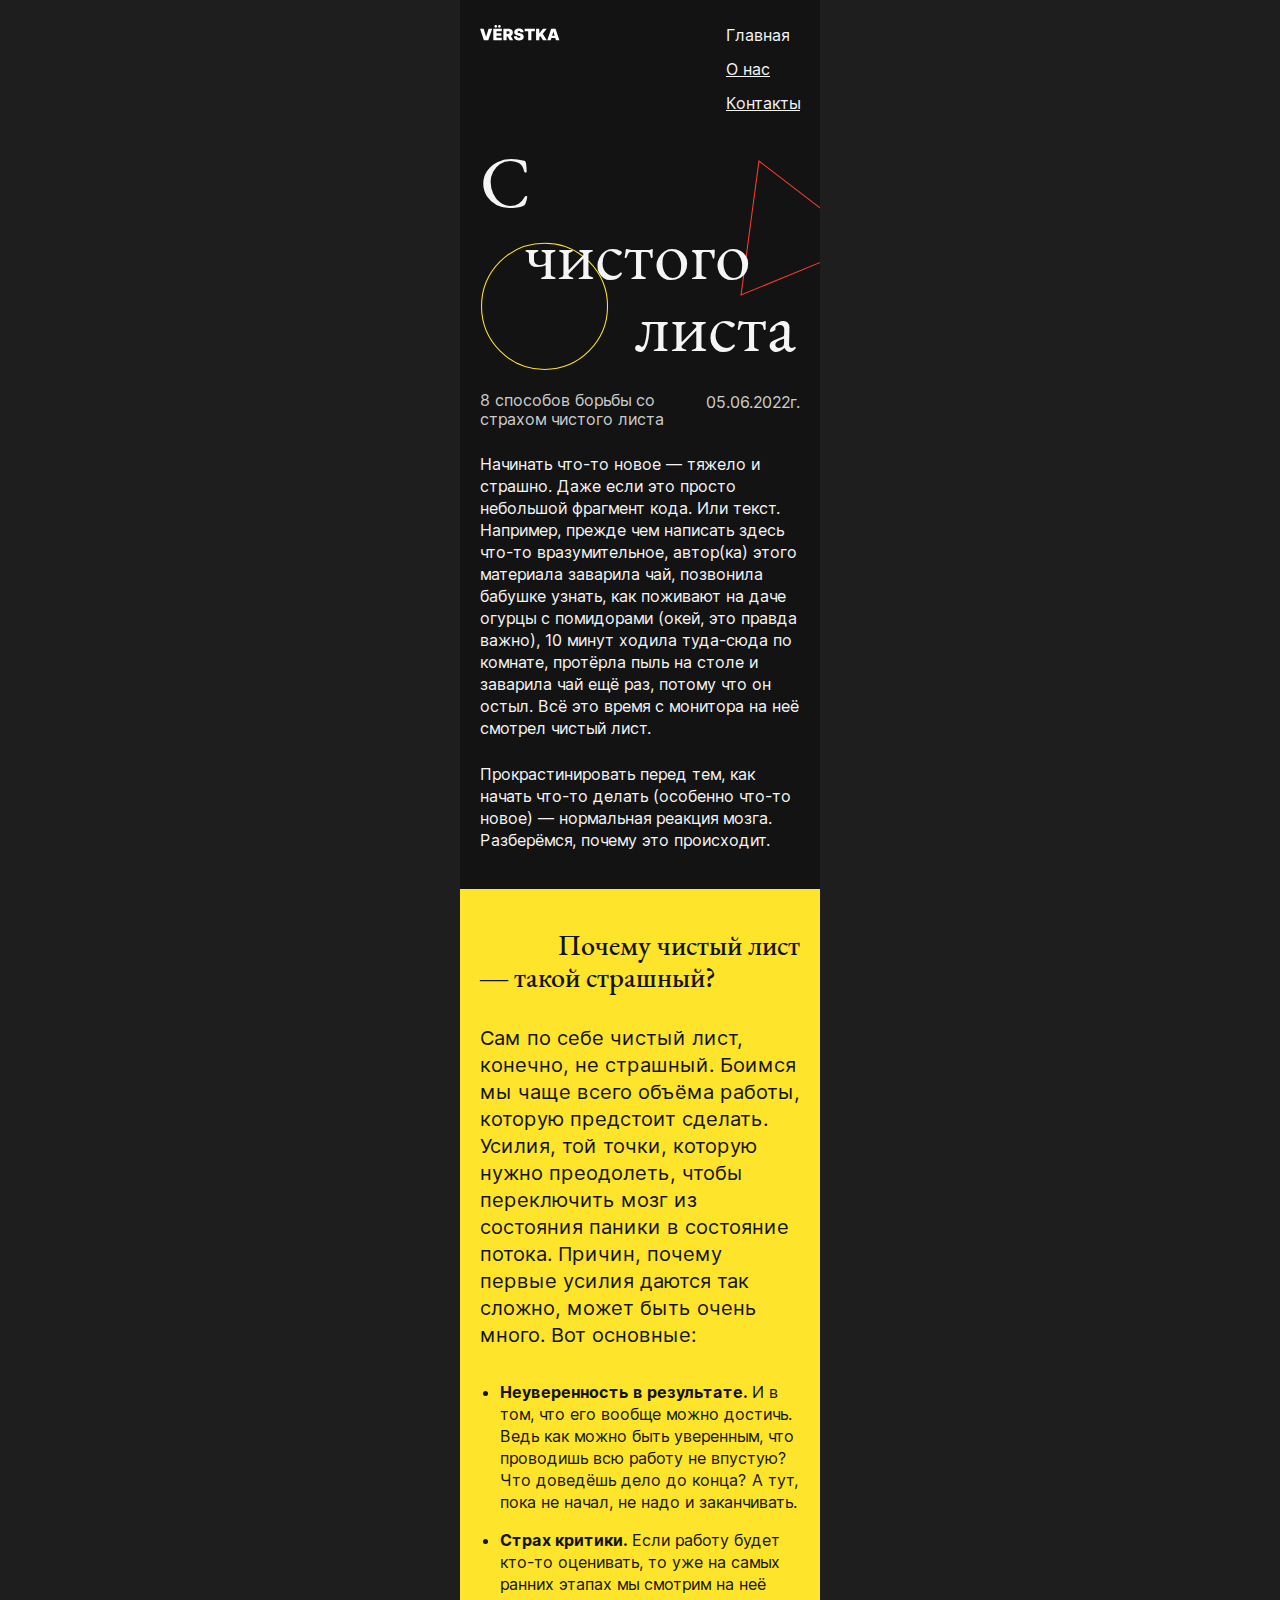
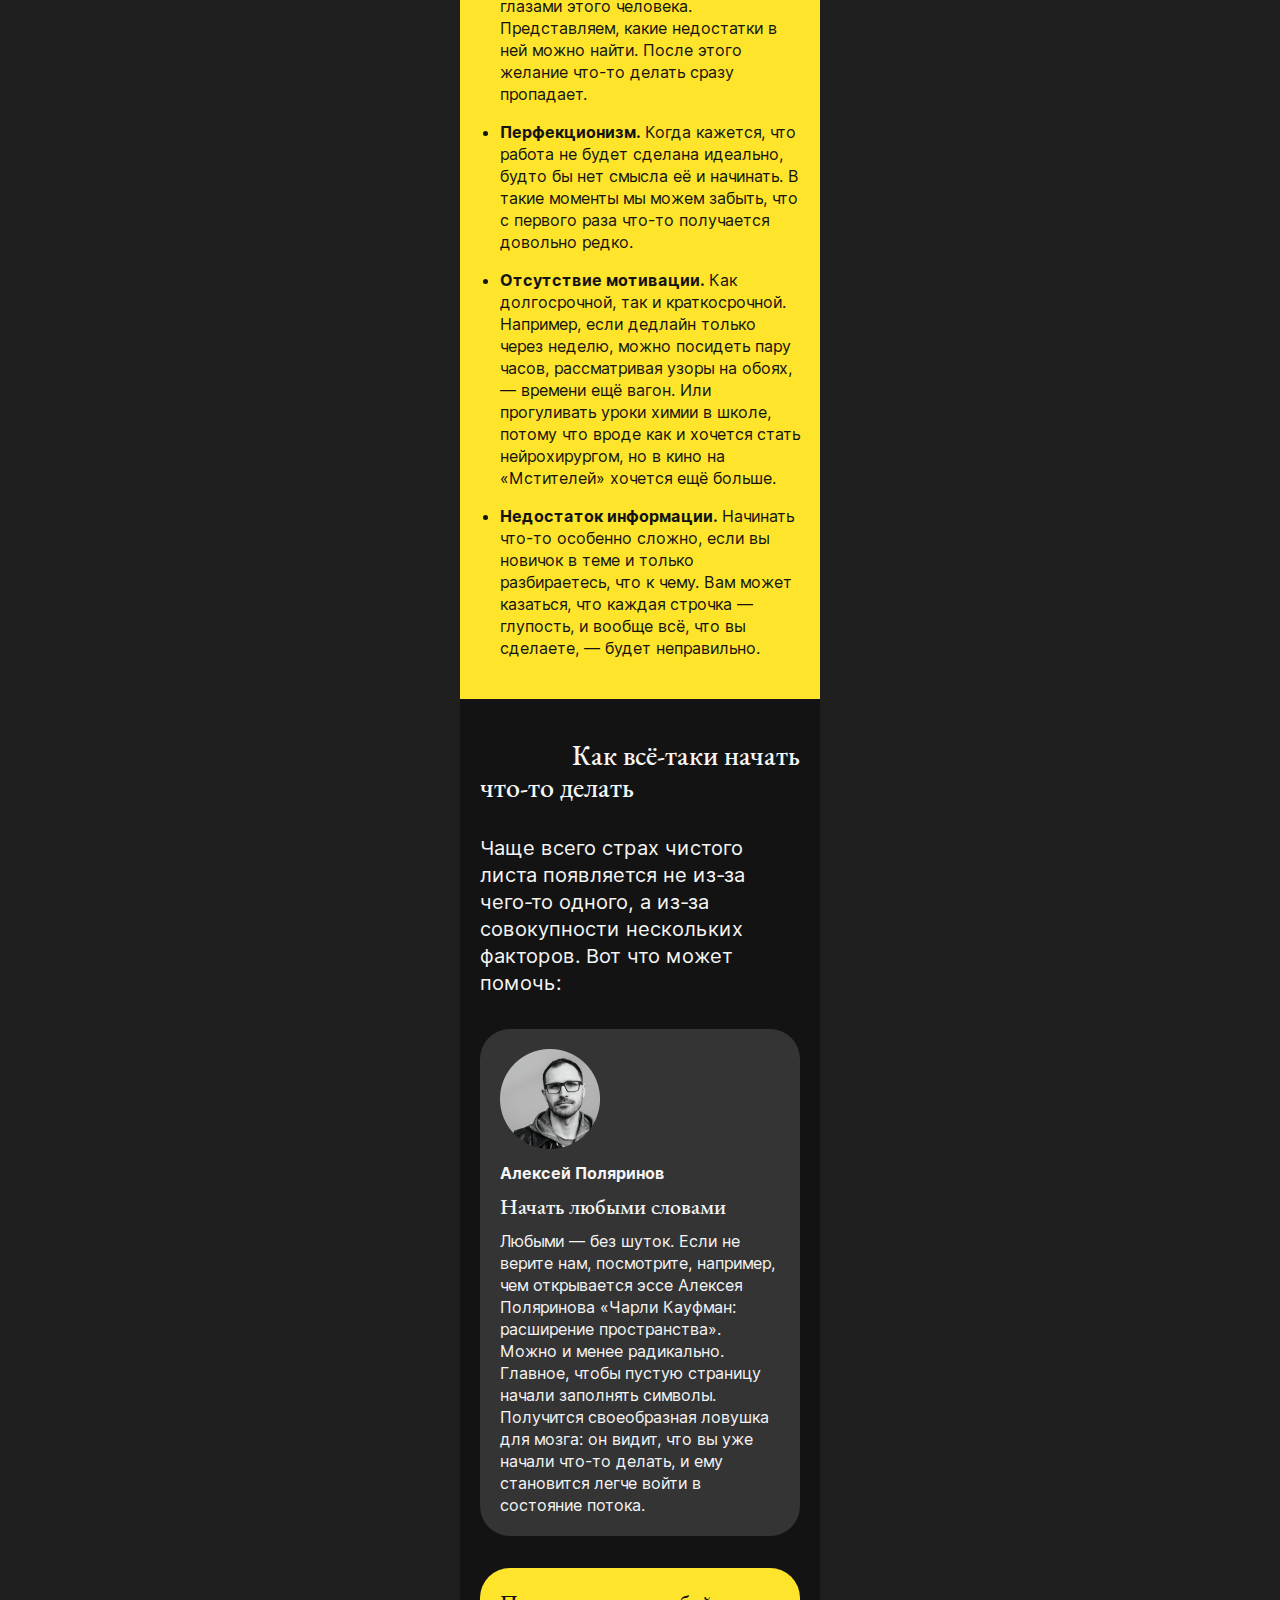
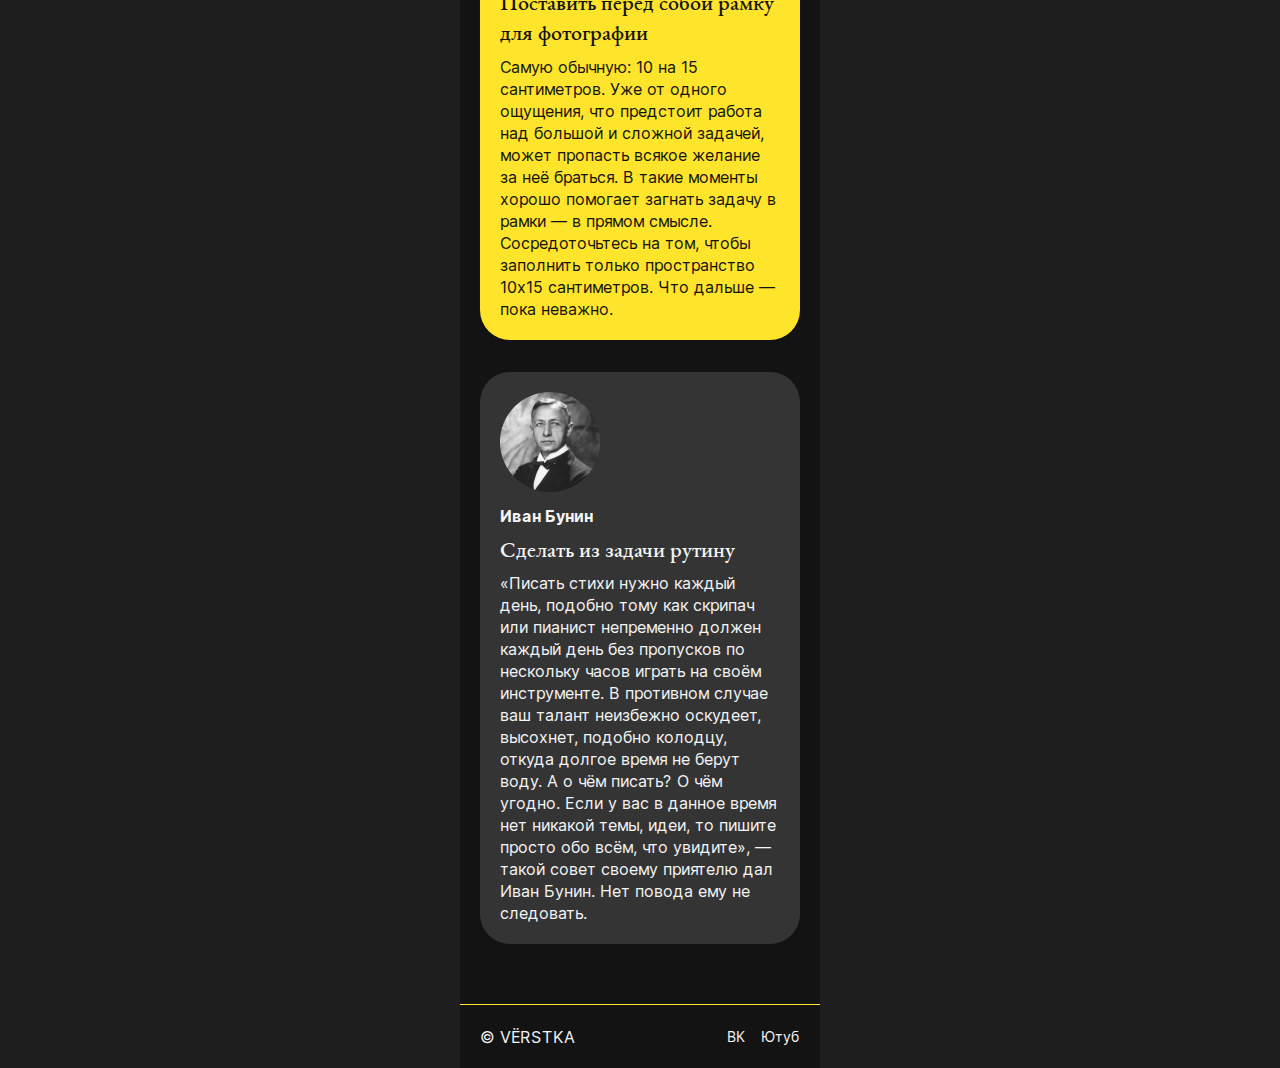
==== index.html @ 3ee89882 "Add files via upload" ====
<!DOCTYPE html>
<html lang="ru">
<head>
	<meta charset="UTF-8">
	<meta name="viewport" content="width=device-width, initial-scale=1.0">
	<title>С чистого листа</title>
	<link rel="stylesheet" href="./fonts/fonts.css">
	<link rel="stylesheet" href="./styles/style.css">
</head>

<body>
	<header class="header content-section content-section_theme_dark">
		<a class="header__logo">
			<img src="./images/logo.svg" alt="Лого" class="header__logo-image">
		</a>
		<nav class="header__menu">
			<ul class="header__menu-list">
				<li class="header__menu-item header__menu-item_active">
					<a href="#0" class="header__menu-link">Главная</a>
				</li>
				<li class="header__menu-item">
					<a href="#0" class="header__menu-link">О нас</a>
				</li>
				<li class="header__menu-item">
					<a href="#0" class="header__menu-link">Контакты</a>
				</li>
			</ul>
		</nav>

	</header>
	<main>

		<section class="cover content-section content-section_theme_dark">
			<h1 class="cover__title">
				<span class="accent-span">С</span>
				<span class="accent-span text-center">чистого</span> 
				<span class="accent-span text-right">листа</span>
			</h1>
		</section>

		<section class="intro content-section content-section_theme_dark">
			<div class="intro__heading">
				<h2 class="intro__title">
					8 способов борьбы со страхом чистого листа
				</h2>
				<time datetime="2018-07-07" class="intro__date">
					05.06.2022г.
				</time>	
			</div>
			<div class="intro__main-text">
				<p>
					Начинать что-то новое — тяжело и страшно. Даже если это просто небольшой фрагмент кода. Или текст. Например, прежде чем написать здесь что-то вразумительное, автор(ка) этого материала заварила чай, позвонила бабушке узнать, как поживают на даче огурцы с помидорами (окей, это правда важно), 10 минут ходила туда-сюда по комнате, протёрла пыль на столе и заварила чай ещё раз, потому что он остыл. Всё это время с монитора на неё смотрел чистый лист.
				</p>
				<p>
					Прокрастинировать перед тем, как начать что-то делать (особенно что-то новое) — нормальная реакция мозга. Разберёмся, почему это происходит.
				</p>
			</div>

		</section>

		<section class="reasons content-section content-section_theme_bright">
			<h2 class="content-section__subtitle">
				<span class="accent-span text-right">Почему чистый лист</span>
				<span class="accent-span">— такой cтрашный?</span>
			</h2>
			<p class="content-section__introduction">
				Сам по себе чистый лист, конечно, не страшный. Боимся мы чаще всего объёма работы, которую предстоит сделать. Усилия, той точки, которую нужно преодолеть, чтобы переключить мозг из состояния паники в состояние потока. Причин, почему первые усилия даются так сложно, может быть очень много. Вот основные:
			</p>
			<ul class="content-section__list">
				<li class="content-section__list-item">
					<span class="content-section__list-accent">Неуверенность в результате.</span>
					И в том, что его вообще можно достичь. Ведь как можно быть уверенным, что проводишь всю работу не впустую? Что доведёшь дело до конца? А тут, пока не начал, не надо и заканчивать.
				</li>
				<li class="content-section__list-item">
					<span class="content-section__list-accent">Страх критики.</span>
					Если работу будет кто-то оценивать, то уже на самых ранних этапах мы смотрим на неё глазами этого человека. Представляем, какие недостатки в ней можно найти. После этого желание что-то делать сразу пропадает.
				</li>
				<li class="content-section__list-item">
					<span class="content-section__list-accent">Перфекционизм.</span>
					Когда кажется, что работа не будет сделана идеально, будто бы нет смысла её и начинать. В такие моменты мы можем забыть, что с первого раза что-то получается довольно редко.
				</li>
				<li class="content-section__list-item">
					<span class="content-section__list-accent">Отсутствие мотивации.</span>
					Как долгосрочной, так и краткосрочной. Например, если дедлайн только через неделю, можно посидеть пару часов, рассматривая узоры на обоях, — времени ещё вагон. Или прогуливать уроки химии в школе, потому что вроде как и хочется стать нейрохирургом, но в кино на «Мстителей» хочется ещё больше.
				</li>
				<li class="content-section__list-item">
					<span class="content-section__list-accent">Недостаток информации.</span>
					Начинать что-то особенно сложно, если вы новичок в теме и только разбираетесь, что к чему. Вам может казаться, что каждая строчка — глупость, и вообще всё, что вы сделаете, — будет неправильно.
				</li>
			</ul>

		</section>

		<section class="how-to content-section content-section_theme_dark">
			<h2 class="content-section__subtitle">
				<span class="accent-span text-right">Как всё-таки начать</span>
				<span class="accent-span">что-то делать</span>
			</h2>
			<p class="content-section__introduction">
				Чаще всего страх чистого листа появляется не из-за чего-то одного, а из-за совокупности нескольких факторов. Вот что может помочь:
			</p>
			<ul class="cards-list">
				<li>
					<article class="card card_theme_dark">
						<div class="card__author">
							<img class="card__author-photo" src="./images/polyarinov.png" alt="Алексей Поляринов">
							<p class="card__author-name">
								Алексей Поляринов
							</p>
						</div>
						<div class="card__content">
							<h3 class="card__title">
								Начать любыми словами
							</h3>
							<p class="card__text">
								Любыми — без шуток. Если не верите нам, посмотрите, например, чем открывается эссе Алексея Поляринова «Чарли Кауфман: расширение пространства». Можно и менее радикально. Главное, чтобы пустую страницу начали заполнять символы. Получится своеобразная ловушка для мозга: он видит, что вы уже начали что-то делать, и ему становится легче войти в состояние потока.
							</p>
						</div>
					</article>
				</li>
				<li>
					<article class="card card_theme_bright">
						<div class="card__content">
							<h3 class="card__title">
								Поставить перед собой рамку для фотографии
							</h3>
							<p class="card__text">
								Самую обычную: 10 на 15 сантиметров. Уже от одного ощущения, что предстоит работа над большой и сложной задачей, может пропасть всякое желание за неё браться. В такие моменты хорошо помогает загнать задачу в рамки — в прямом смысле. Сосредоточьтесь на том, чтобы заполнить только пространство 10х15 сантиметров. Что дальше — пока неважно.
							</p>
						</div>
					</article>
				</li>
				<li>
					<article class="card card_theme_dark">
						<div class="card__author">
							<img class="card__author-photo" src="./images/bunin.png" alt="Иван Бунин">
							<p class="card__author-name">
								Иван Бунин
							</p>
						</div>
						<div class="card__content">
							<h3 class="card__title">
								Сделать из задачи рутину
							</h3>
							<p class="card__text">
								«Писать стихи нужно каждый день, подобно тому как скрипач или пианист непременно должен каждый день без пропусков по нескольку часов играть на своём инструменте. В противном случае ваш талант неизбежно оскудеет, высохнет, подобно колодцу, откуда долгое время не берут воду. А о чём писать? О чём угодно. Если у вас в данное время нет никакой темы, идеи, то пишите просто обо всём, что увидите», — такой совет своему приятелю дал Иван Бунин. Нет повода ему не следовать.
							</p>
						</div>
					</article>
				</li>
			</ul>

		</section>

	</main>

	<footer class="footer content-section content-section_theme_dark">
		<span class="footer__copy">
			© VЁRSTKA
		</span>
		<ul class="footer__links">
			<li>
				<a href="#" target="_blank">ВК</a>
			</li>
			<li>
				<a href="#" target="_blank">Ютуб</a>
			</li>
		</ul>
	</footer>
	
</body>
</html>
---- fonts/fonts.css ----
@font-face {
  font-family: 'EB Garamond';
  src:
    url(./ebgaramondmedium.woff2)
      format('woff2'),
    url(./ebgaramondmedium.woff)
      format('woff'),
    url(./ebgaramondmedium.ttf)
      format('truetype');

	font-weight: 500;
	font-style: normal;
}

@font-face {
  font-family: 'EB Garamond';
  src:
    url(./ebgaramondregular.woff2)
      format('woff2'),
    url(./ebgaramondregular.woff)
      format('woff'),
    url(./ebgaramondregular.ttf)
      format('truetype');

	font-weight: 400;
	font-style: normal;
}


@font-face {
  font-family: 'Inter';
  src:
    url(./interbold.woff2) 
      format('woff2'),
    url(./interbold.woff)
      format('woff'),
    url(./interbold.ttf)
      format('truetype');

	font-weight: 700;
	font-style: normal;
}

@font-face {
  font-family: 'Inter';
  src:
    url(./interregular.woff2) 
      format('woff2'),
    url(./interregular.woff)
      format('woff'),
    url(./interregular.ttf)
      format('truetype');

	font-weight: 400;
	font-style: normal;
}
---- styles/style.css ----
body, h1, h2, h3, h4, h5, h6, p, ul, ol, blockquote {
	margin: 0;
	padding: 0;
}

body {
	background-color: #1e1e1e;
	font-family: 'Inter', sans-serif;
	font-size: 16px;
	line-height: 22px;
}

.content-section {
	box-sizing:border-box;
	max-width: 360px;
	margin: auto;
}

.content-section_theme_dark {
	background-color: #131313;
	color: #F5F5F5;
}

.content-section_theme_bright {
	background-color: #FEE42A;
	color: #131313;
}

.header {
	padding: 24px 20px;
	display: flex;
	justify-content: space-between;
}

.header__logo-image {
	width: 80px;
}

.header__menu-list {
	list-style: none;
	display: flex;
	flex-direction: column;
	gap: 12px;
}

.header__menu-link {
	color: #F5F5F5;
	text-decoration: underline;
}

.header__menu-item_active .header__menu-link {
	text-decoration: none;
}

.cover {
	padding: 7px 0 30px 20px;
	min-height: 220px;
	background-image: url(../images/cover.svg);
	background-repeat: no-repeat;
	background-size: 100% auto;
	background-position: 21px;
}

.cover__title {
	font-family: 'EB Garamond', serif;
	font-size: 72px;
	font-weight: 400;
	line-height: 100%;
}

.cover__title .accent-span {
	padding-right: 24px;
}

.accent-span {
	display: block;
	padding-right: 0;
}

.text-center {
	text-align: center;
}

.text-right {
	text-align: right;
}

.intro {
	padding: 0 20px 14px 20px;
}

.intro__heading {
	display: flex;
	justify-content: space-between;
	align-items: start;
}

.intro__title {
	color: #CCCCCC;
	font-size: 16px;
	line-height: 120%;
	font-weight: 400;
	padding-bottom: 24px;
}

.intro__date {
	white-space: nowrap;
	color: #CCCCCC;
}

.intro__main-text p {
	padding-bottom: 24px;
}

.reasons {
	padding: 40px 20px 24px;
}

.content-section__subtitle {
	font-family: 'EB Garamond', serif;
	font-size: 28px;
	line-height: 32px;
	font-weight: 500;
	padding-bottom: 32px;

}

.content-section__introduction {
	font-size: 20px;
	line-height: 27px;
	padding-bottom: 32px;
}

.content-section__list-accent {
	font-weight: 700;
}

.content-section__list-item {
	padding-bottom: 16px;
	margin-left: 20px;
}

.how-to {
	padding: 40px 20px 60px 20px;
}

.cards-list {
	display: flex;
	flex-direction: column;
	gap: 32px;
}

.cards-list li {
	list-style: none;
}

.card__author {
	margin-bottom: 8px;
}

.card__author-photo {
	max-width: 100px;
	padding-bottom: 8px;
}

.card__author-name {
	font-weight: 700;
}

.card {
	padding: 20px;
	border-radius: 30px;
}

.card_theme_dark {
	background-color: #343434;
}

.card_theme_bright {
	background-color: #FEE42A;
	color: #131313;
}

.card__title {
	padding-bottom: 8px;
	font-family: 'EB Garamond', serif;
	font-weight: 500;
	font-size: 22px;
	line-height: 135%;
}

.footer {
	padding: 20px;
	border-top: 1px solid #FEE42A;
	display: flex;
	justify-content: space-between;
	align-items: center;
}

.footer__links {
	display: flex;
	gap: 16px;
	list-style: none;
}

.footer__links a {
	color: #F5F5F5;
	text-decoration: none;
	font-size: 14px;
}
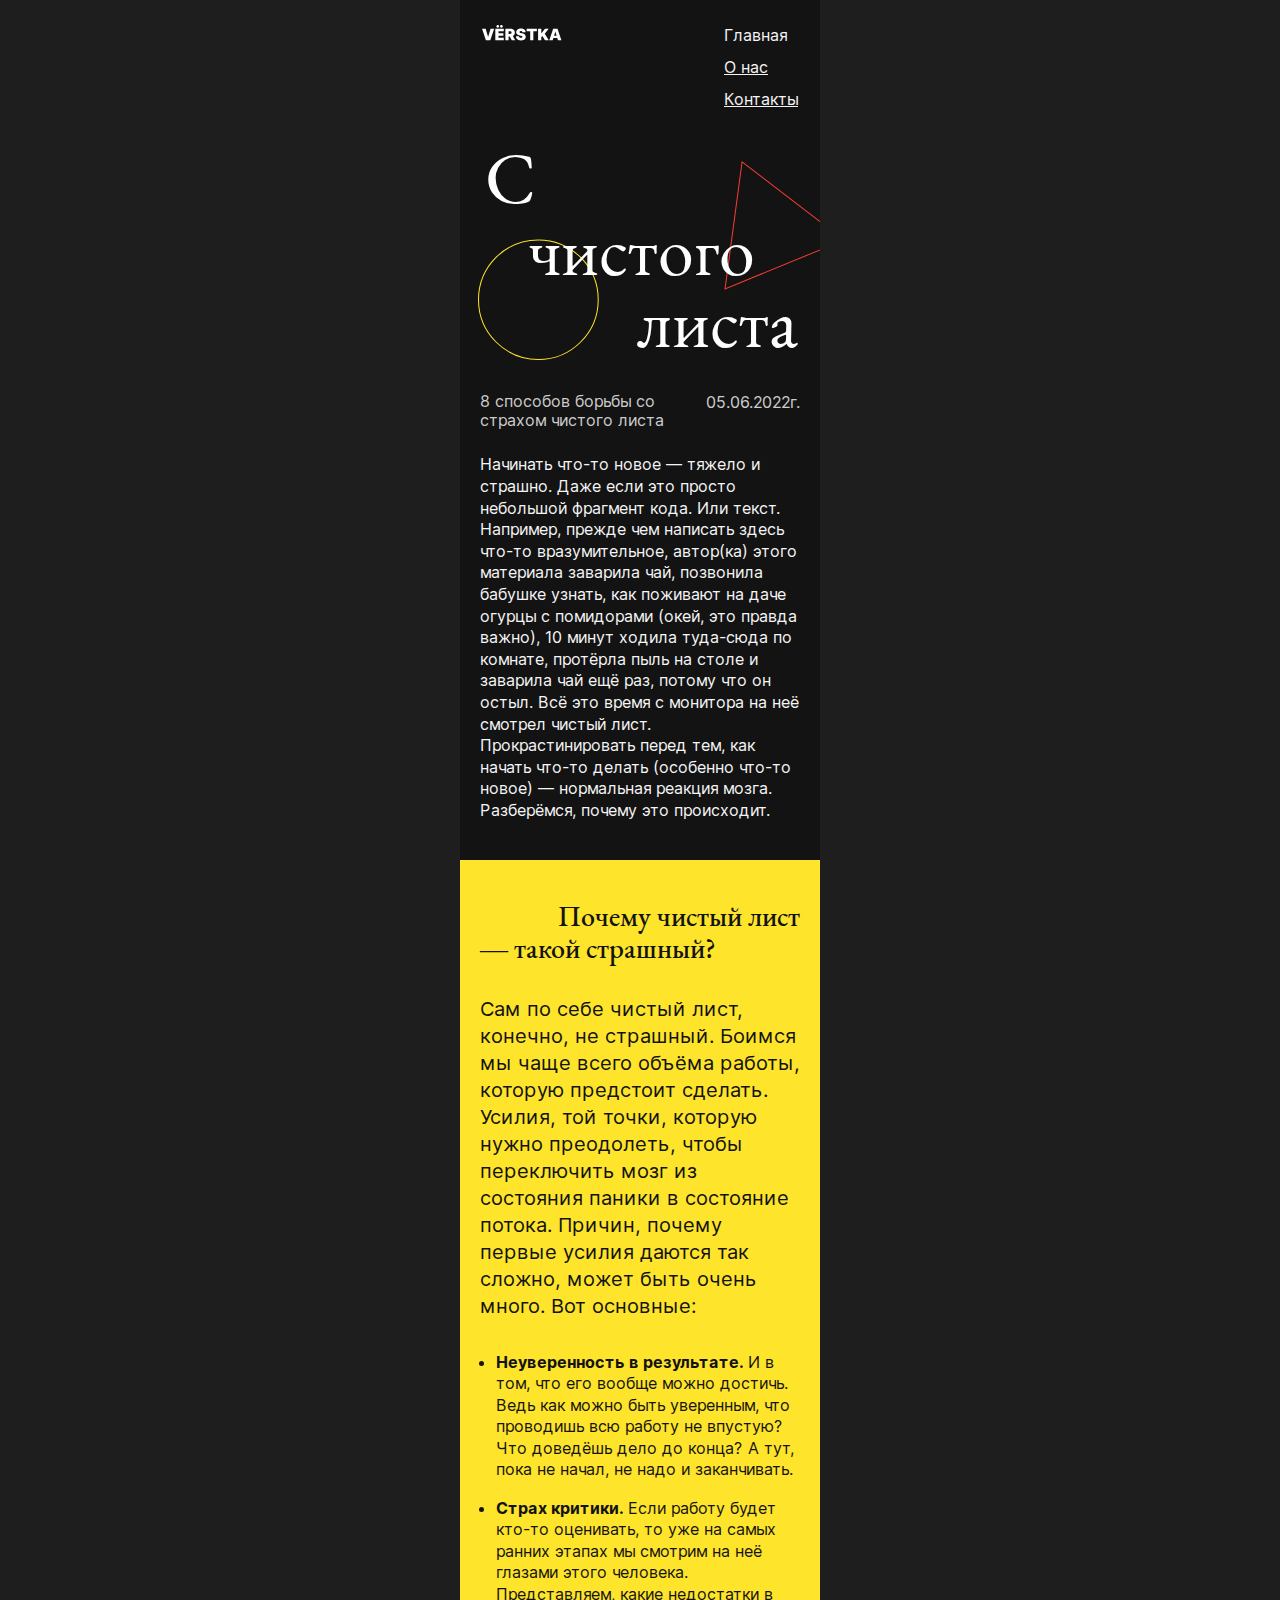
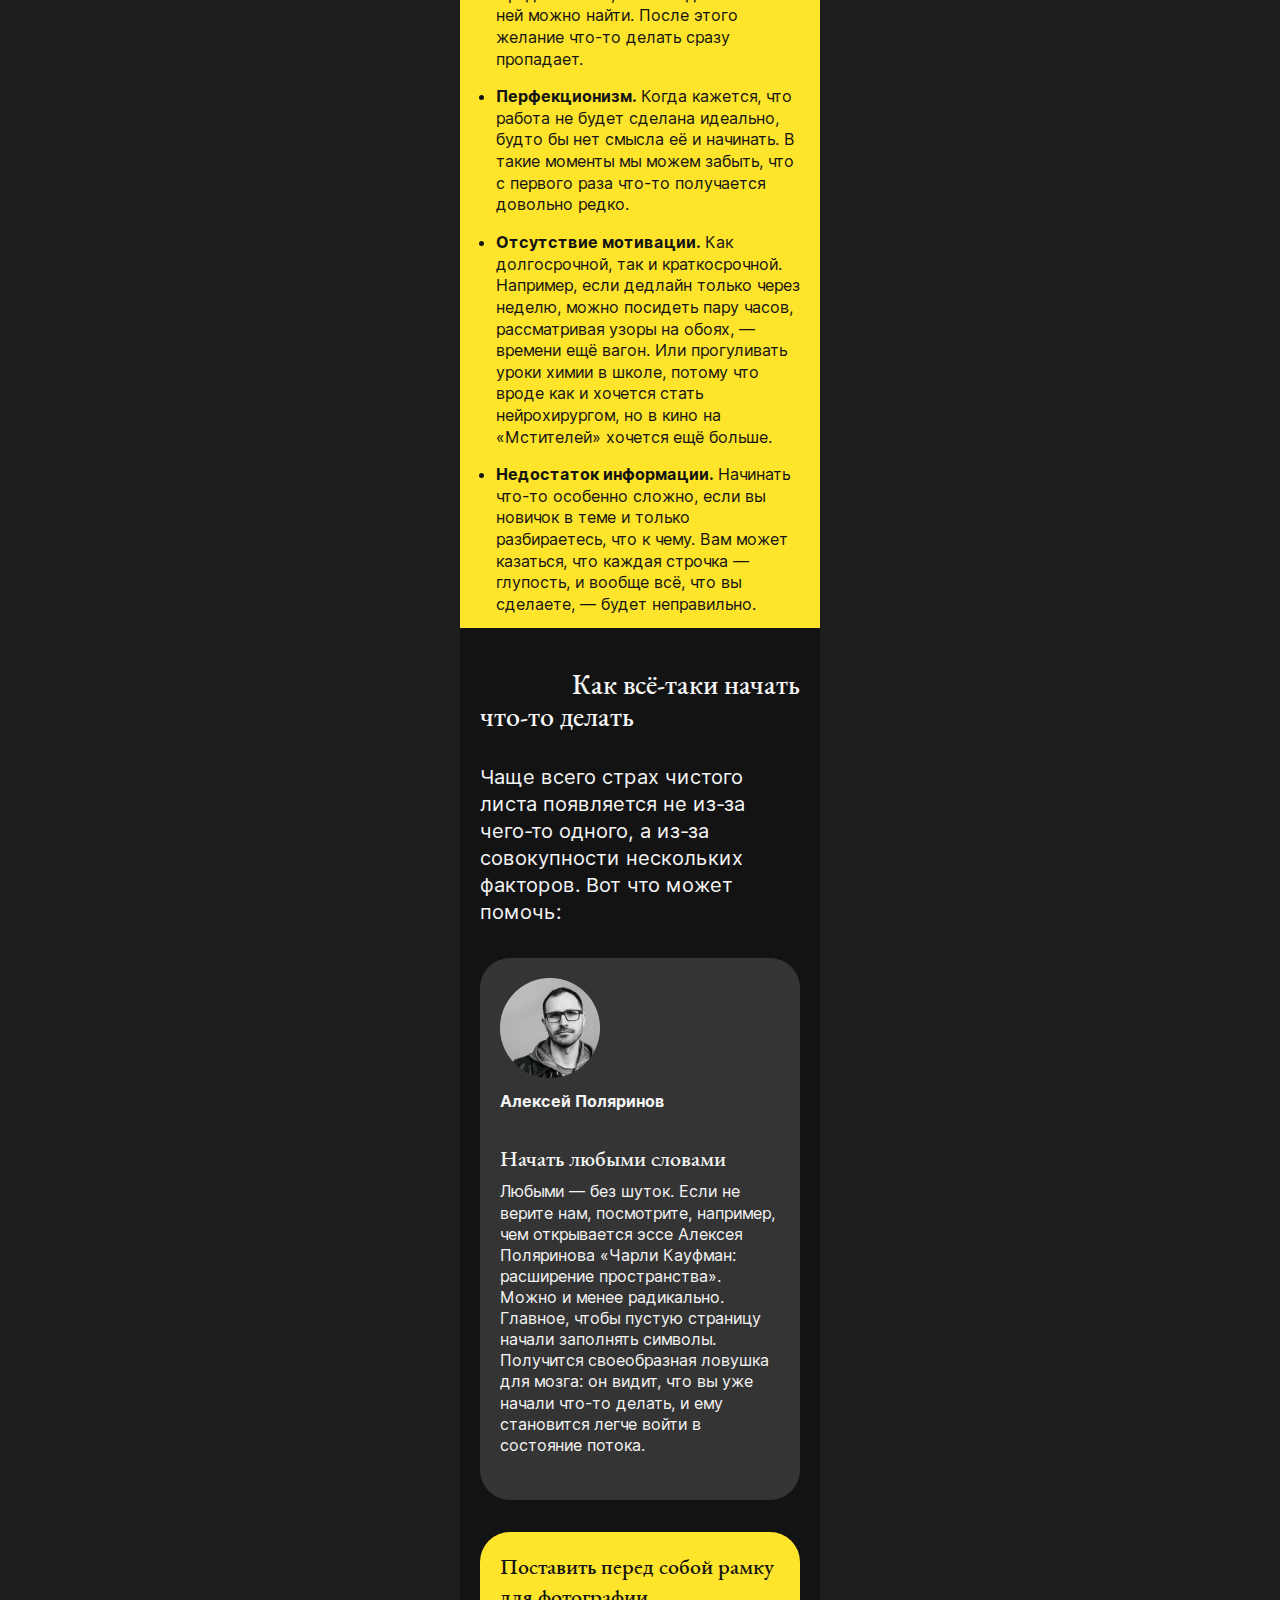
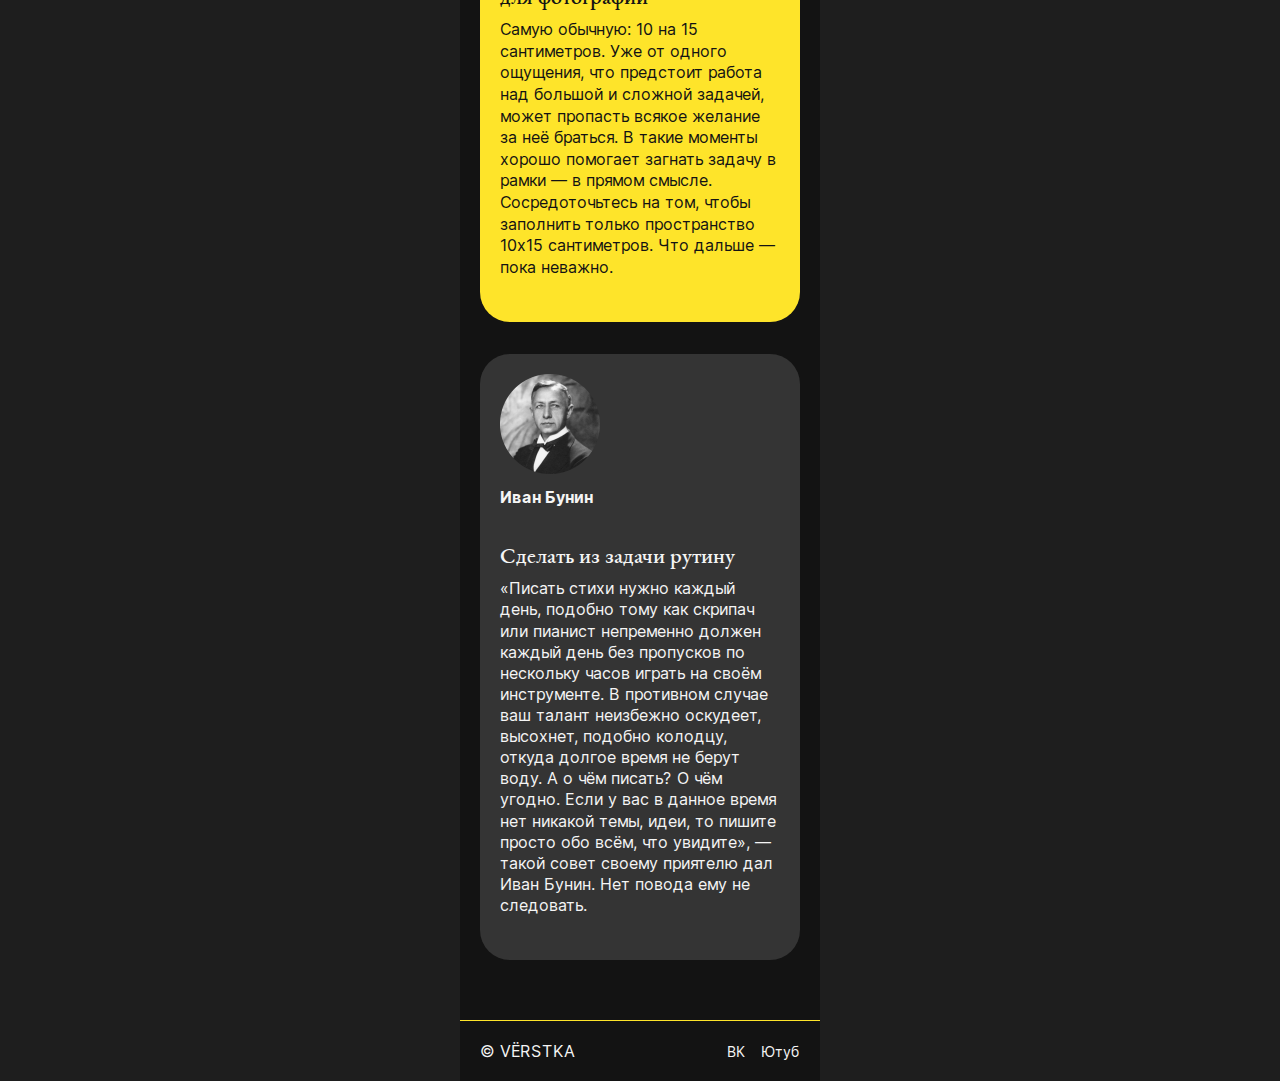
==== commit ee049215: "Add files via upload" ====
--- a/index.html
+++ b/index.html
@@ -43,7 +43,7 @@
 				<h2 class="intro__title">
 					8 способов борьбы со страхом чистого листа
 				</h2>
-				<time datetime="2018-07-07" class="intro__date">
+				<time datetime="07-07-2018" class="intro__date">
 					05.06.2022г.
 				</time>	
 			</div>
@@ -155,9 +155,9 @@
 	</main>
 
 	<footer class="footer content-section content-section_theme_dark">
-		<span class="footer__copy">
+		<p class="footer__copy">
 			© VЁRSTKA
-		</span>
+		</p>
 		<ul class="footer__links">
 			<li>
 				<a href="#" target="_blank">ВК</a>
--- a/styles/style.css
+++ b/styles/style.css
@@ -1,14 +1,16 @@
 body, h1, h2, h3, h4, h5, h6, p, ul, ol, blockquote {
 	margin: 0;
 	padding: 0;
+	
 }
 
 body {
 	background-color: #1e1e1e;
 	font-family: 'Inter', sans-serif;
 	font-size: 16px;
-	line-height: 22px;
-}
+	line-height: 22x;
+	
+	}
 
 .content-section {
 	box-sizing:border-box;
@@ -27,7 +29,7 @@
 }
 
 .header {
-	padding: 24px 20px;
+	padding: 25px 22px;
 	display: flex;
 	justify-content: space-between;
 }
@@ -53,12 +55,13 @@
 }
 
 .cover {
-	padding: 7px 0 30px 20px;
-	min-height: 220px;
+	padding: 7px 0 30px 25px;
+	min-height: 2px;
 	background-image: url(../images/cover.svg);
 	background-repeat: no-repeat;
-	background-size: 100% auto;
-	background-position: 21px;
+	background-size: 95% auto;
+	background-position: right center;
+	color: #FFFFFF;
 }
 
 .cover__title {
@@ -69,7 +72,7 @@
 }
 
 .cover__title .accent-span {
-	padding-right: 24px;
+	padding-right: 22px;
 }
 
 .accent-span {
@@ -86,17 +89,17 @@
 }
 
 .intro {
-	padding: 0 20px 14px 20px;
+	padding: 5px 20px 14px 20px;
 }
 
 .intro__heading {
 	display: flex;
 	justify-content: space-between;
 	align-items: start;
+	color: #CCCCCC;
 }
 
 .intro__title {
-	color: #CCCCCC;
 	font-size: 16px;
 	line-height: 120%;
 	font-weight: 400;
@@ -106,14 +109,20 @@
 .intro__date {
 	white-space: nowrap;
 	color: #CCCCCC;
-}
-
-.intro__main-text p {
+
+}
+
+.intro__main-text {
+	line-height: 21.6px;
+}
+
+p:last-child{
 	padding-bottom: 24px;
 }
 
 .reasons {
-	padding: 40px 20px 24px;
+	padding: 40px 20px 40px 20px;
+	height: 1368px;
 }
 
 .content-section__subtitle {
@@ -137,7 +146,9 @@
 
 .content-section__list-item {
 	padding-bottom: 16px;
-	margin-left: 20px;
+	margin-left: 16px;
+	min-height: 130px;
+	line-height: 1.35;
 }
 
 .how-to {
@@ -156,6 +167,7 @@
 
 .card__author {
 	margin-bottom: 8px;
+	border-radius: 50%;
 }
 
 .card__author-photo {
@@ -170,16 +182,19 @@
 .card {
 	padding: 20px;
 	border-radius: 30px;
+
 }
 
 .card_theme_dark {
 	background-color: #343434;
+	line-height: 1.32;
 }
 
 .card_theme_bright {
 	background-color: #FEE42A;
 	color: #131313;
-}
+	line-height: 1.35;
+	}
 
 .card__title {
 	padding-bottom: 8px;
